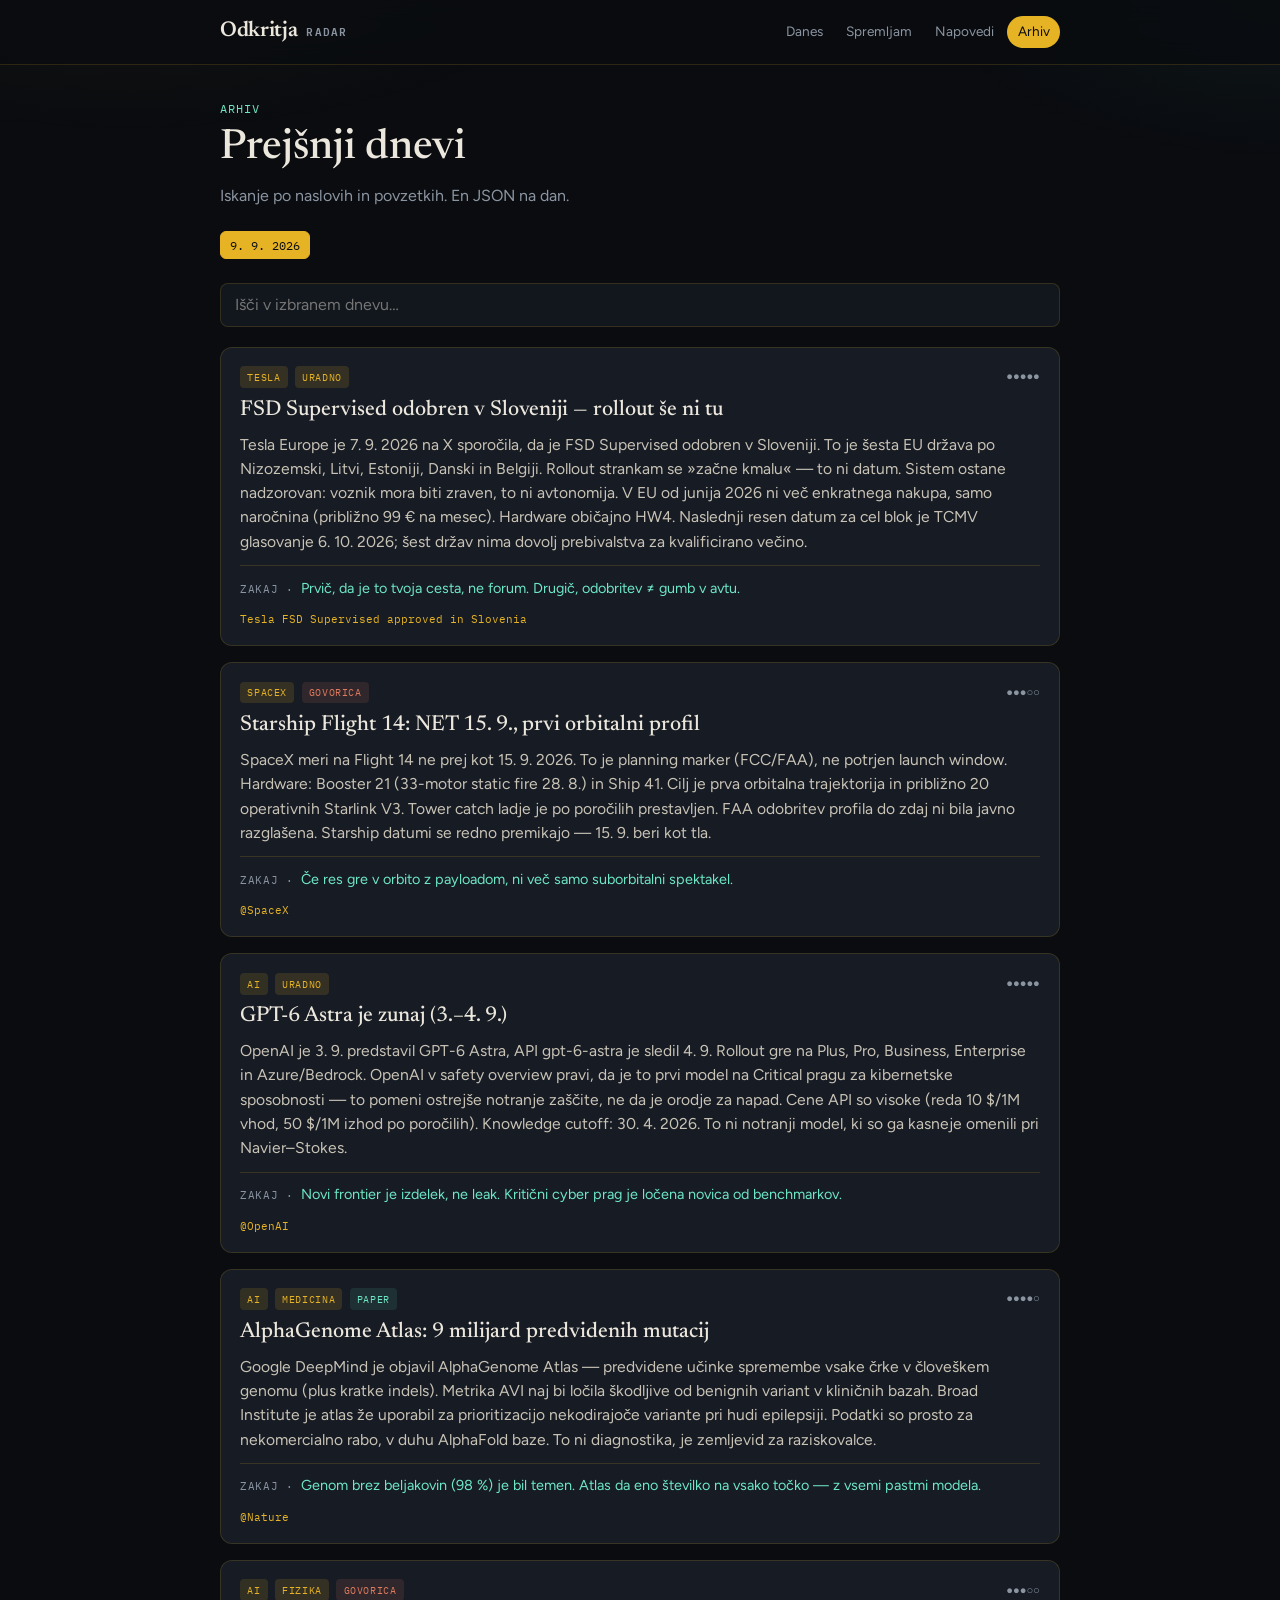
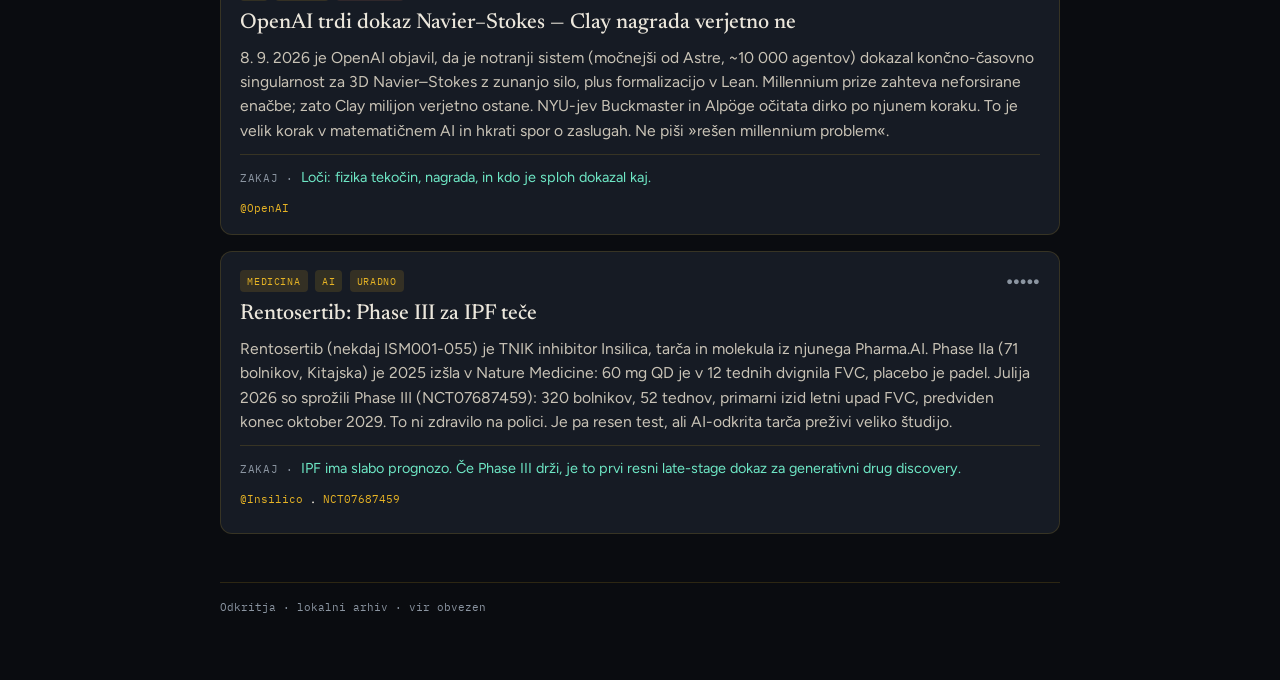
==== arhiv.html @ 87d3150c "Prvi radar: statična stran, watchlist, ingest (RSS/inbox/x_search) in napovedi. Osebni dnevni brief " ====
<!DOCTYPE html>
<html lang="sl">
<head>
  <meta charset="UTF-8">
  <meta name="viewport" content="width=device-width, initial-scale=1">
  <meta name="description" content="Arhiv dnevnih briefov Odkritja.">
  <title>Odkritja — arhiv</title>
  <link rel="preconnect" href="https://fonts.googleapis.com">
  <link rel="preconnect" href="https://fonts.gstatic.com" crossorigin>
  <link href="https://fonts.googleapis.com/css2?family=Figtree:wght@400;500;600&family=IBM+Plex+Mono:wght@400;500&family=Newsreader:opsz,wght@6..72,500;6..72,600&display=swap" rel="stylesheet">
  <link rel="stylesheet" href="css/style.css">
</head>
<body>
  <header class="top">
    <div class="top-inner">
      <a class="brand" href="index.html"><strong>Odkritja</strong><span>radar</span></a>
      <nav class="links">
        <a href="index.html">Danes</a>
        <a href="spremljam.html">Spremljam</a>
        <a href="napovedi.html">Napovedi</a>
        <a class="active" href="arhiv.html">Arhiv</a>
      </nav>
    </div>
  </header>
  <main class="wrap">
    <section class="hero">
      <p class="meta">arhiv</p>
      <h1>Prejšnji dnevi</h1>
      <p class="lede">Iskanje po naslovih in povzetkih. En JSON na dan.</p>
    </section>
    <div class="kalendar" id="kalendar"></div>
    <input class="search" id="search" type="search" placeholder="Išči v izbranem dnevu…" autocomplete="off">
    <div class="cards" id="cards"></div>
    <footer class="foot">Odkritja · lokalni arhiv · vir obvezen</footer>
  </main>
  <script src="js/radar.js"></script>
  <script>Odkritja.initArhiv();</script>
</body>
</html>
---- css/style.css ----
:root {
  --bg: #0a0c10;
  --bg-elev: #12161d;
  --bg-card: #161b24;
  --bg-card-hover: #1c2330;
  --paper: #ece7dc;
  --muted: #8b95a1;
  --amber: #e6b325;
  --amber-dim: rgba(230, 179, 37, 0.14);
  --mint: #6ee7c5;
  --coral: #e07a5f;
  --line: rgba(230, 179, 37, 0.16);
  --font-serif: "Newsreader", Georgia, serif;
  --font-sans: "Figtree", system-ui, sans-serif;
  --font-mono: "IBM Plex Mono", ui-monospace, monospace;
  --nav-h: 64px;
  --max: 880px;
}

*, *::before, *::after { box-sizing: border-box; margin: 0; padding: 0; }

html { font-size: 16px; }

body {
  font-family: var(--font-sans);
  background: var(--bg);
  color: var(--paper);
  line-height: 1.55;
  min-height: 100vh;
  -webkit-font-smoothing: antialiased;
}

body::before {
  content: "";
  position: fixed;
  inset: 0;
  pointer-events: none;
  background:
    radial-gradient(ellipse 80% 50% at 10% -10%, rgba(230, 179, 37, 0.07), transparent 50%),
    radial-gradient(ellipse 60% 40% at 100% 0%, rgba(110, 231, 197, 0.05), transparent 45%);
  z-index: 0;
}

a { color: var(--amber); text-decoration: none; }
a:hover { color: var(--mint); }

.wrap {
  position: relative;
  z-index: 1;
  max-width: var(--max);
  margin: 0 auto;
  padding: 0 1.25rem 4rem;
}

header.top {
  position: sticky;
  top: 0;
  z-index: 10;
  background: rgba(10, 12, 16, 0.86);
  backdrop-filter: blur(12px);
  border-bottom: 1px solid var(--line);
}

.top-inner {
  max-width: var(--max);
  margin: 0 auto;
  padding: 0 1.25rem;
  height: var(--nav-h);
  display: flex;
  align-items: center;
  justify-content: space-between;
  gap: 1rem;
}

.brand {
  display: flex;
  align-items: baseline;
  gap: 0.55rem;
  color: var(--paper);
  font-weight: 600;
  letter-spacing: -0.02em;
}

.brand strong {
  font-family: var(--font-serif);
  font-size: 1.35rem;
  font-weight: 600;
}

.brand span {
  font-family: var(--font-mono);
  font-size: 0.68rem;
  color: var(--muted);
  text-transform: uppercase;
  letter-spacing: 0.12em;
}

nav.links {
  display: flex;
  gap: 0.15rem;
  flex-wrap: wrap;
}

nav.links a {
  font-size: 0.85rem;
  color: var(--muted);
  padding: 0.35rem 0.65rem;
  border-radius: 999px;
}

nav.links a:hover,
nav.links a.active {
  color: var(--bg);
  background: var(--amber);
}

.hero {
  padding: 2.2rem 0 1.4rem;
}

.hero .meta {
  font-family: var(--font-mono);
  font-size: 0.72rem;
  color: var(--mint);
  letter-spacing: 0.08em;
  text-transform: uppercase;
}

.hero h1 {
  font-family: var(--font-serif);
  font-size: clamp(1.8rem, 4vw, 2.6rem);
  font-weight: 500;
  line-height: 1.2;
  margin: 0.4rem 0 0.6rem;
}

.hero p.lede {
  color: var(--muted);
  max-width: 40rem;
}

.filters {
  display: flex;
  flex-wrap: wrap;
  gap: 0.4rem;
  margin: 0 0 1.5rem;
}

.filters button {
  font-family: var(--font-mono);
  font-size: 0.72rem;
  letter-spacing: 0.04em;
  text-transform: uppercase;
  border: 1px solid var(--line);
  background: transparent;
  color: var(--muted);
  padding: 0.35rem 0.7rem;
  border-radius: 999px;
  cursor: pointer;
}

.filters button:hover,
.filters button.on {
  border-color: var(--amber);
  color: var(--amber);
  background: var(--amber-dim);
}

.search {
  width: 100%;
  margin-bottom: 1.25rem;
  font-family: var(--font-sans);
  font-size: 1rem;
  background: var(--bg-elev);
  border: 1px solid var(--line);
  color: var(--paper);
  padding: 0.7rem 0.9rem;
  border-radius: 8px;
}

.search:focus {
  outline: 1px solid var(--amber);
}

.cards { display: grid; gap: 1rem; }

.card {
  background: var(--bg-card);
  border: 1px solid var(--line);
  border-radius: 12px;
  padding: 1.15rem 1.2rem 1.05rem;
}

.card:hover { background: var(--bg-card-hover); }

.card .row {
  display: flex;
  flex-wrap: wrap;
  align-items: center;
  gap: 0.45rem;
  margin-bottom: 0.55rem;
}

.pill {
  font-family: var(--font-mono);
  font-size: 0.65rem;
  letter-spacing: 0.06em;
  text-transform: uppercase;
  padding: 0.18rem 0.45rem;
  border-radius: 4px;
  background: var(--amber-dim);
  color: var(--amber);
}

.pill.status-paper { color: var(--mint); background: rgba(110, 231, 197, 0.1); }
.pill.status-uradno { color: var(--amber); }
.pill.status-govorica { color: var(--coral); background: rgba(224, 122, 95, 0.12); }
.pill.status-napoved { color: var(--paper); background: rgba(236, 231, 220, 0.08); }
.pill.status-open { color: var(--amber); }
.pill.status-hit { color: var(--mint); background: rgba(110, 231, 197, 0.12); }
.pill.status-miss { color: var(--coral); background: rgba(224, 122, 95, 0.12); }
.pill.status-partial { color: var(--paper); }
.pill.status-zapadlo { color: var(--coral); }

.stars {
  font-family: var(--font-mono);
  font-size: 0.7rem;
  color: var(--muted);
  margin-left: auto;
}

.card h2 {
  font-family: var(--font-serif);
  font-size: 1.35rem;
  font-weight: 500;
  line-height: 1.25;
  margin-bottom: 0.55rem;
}

.card .body {
  color: #c9c3b6;
  font-size: 0.98rem;
}

.card .why {
  margin-top: 0.7rem;
  padding-top: 0.65rem;
  border-top: 1px solid var(--line);
  font-size: 0.9rem;
  color: var(--mint);
}

.card .why::before {
  content: "Zakaj · ";
  font-family: var(--font-mono);
  font-size: 0.68rem;
  letter-spacing: 0.06em;
  text-transform: uppercase;
  color: var(--muted);
}

.viri {
  margin-top: 0.75rem;
  display: flex;
  flex-wrap: wrap;
  gap: 0.5rem;
}

.viri a {
  font-family: var(--font-mono);
  font-size: 0.7rem;
}

.empty, .napaka {
  color: var(--muted);
  padding: 2rem 0;
}

.watch-status {
  color: #c9c3b6;
  margin: 0.4rem 0 0.6rem;
}

.watch-next {
  font-family: var(--font-mono);
  font-size: 0.75rem;
  color: var(--amber);
}

.zgodovina {
  margin-top: 0.8rem;
  padding-left: 1rem;
  border-left: 2px solid var(--line);
  list-style: none;
}

.zgodovina li {
  font-size: 0.85rem;
  color: var(--muted);
  margin-bottom: 0.4rem;
}

.zgodovina time {
  font-family: var(--font-mono);
  font-size: 0.7rem;
  color: var(--amber);
  margin-right: 0.4rem;
}

.claim {
  font-family: var(--font-serif);
  font-size: 1.25rem;
  margin: 0.4rem 0 0.6rem;
}

.razsodba {
  margin-top: 0.5rem;
  color: var(--muted);
  font-size: 0.9rem;
}

.inbox-hint {
  margin-top: 2.5rem;
  padding: 1rem 1.1rem;
  border: 1px dashed var(--line);
  border-radius: 10px;
  color: var(--muted);
  font-size: 0.9rem;
}

.inbox-hint code {
  font-family: var(--font-mono);
  font-size: 0.8rem;
  color: var(--amber);
}

footer.foot {
  margin-top: 3rem;
  padding-top: 1rem;
  border-top: 1px solid var(--line);
  font-family: var(--font-mono);
  font-size: 0.7rem;
  color: var(--muted);
}

.kalendar {
  display: flex;
  flex-wrap: wrap;
  gap: 0.4rem;
  margin-bottom: 1.5rem;
}

.kalendar a, .kalendar button {
  font-family: var(--font-mono);
  font-size: 0.75rem;
  border: 1px solid var(--line);
  background: var(--bg-card);
  color: var(--paper);
  padding: 0.35rem 0.55rem;
  border-radius: 6px;
  cursor: pointer;
}

.kalendar a.on, .kalendar button.on {
  background: var(--amber);
  color: var(--bg);
  border-color: var(--amber);
}

@media (max-width: 640px) {
  .brand span { display: none; }
  nav.links a { padding: 0.3rem 0.45rem; font-size: 0.78rem; }
  .card h2 { font-size: 1.18rem; }
}
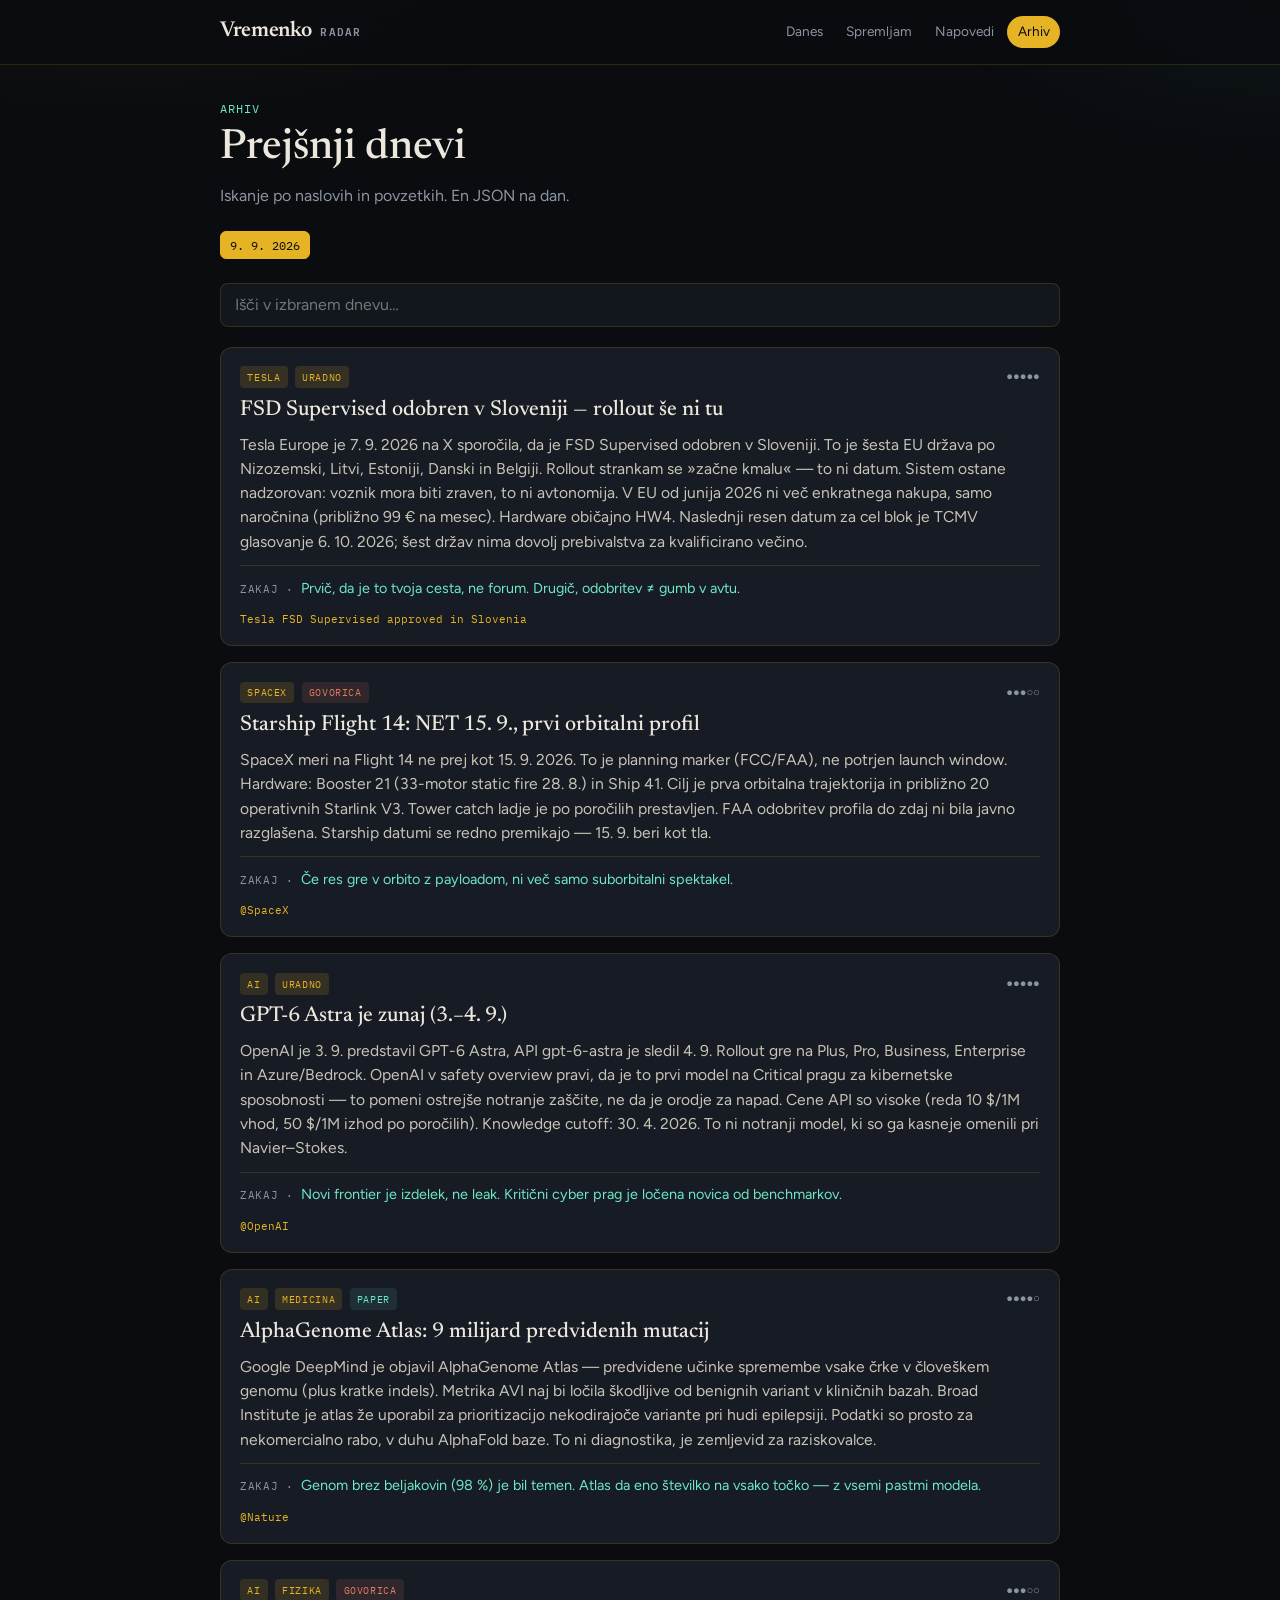
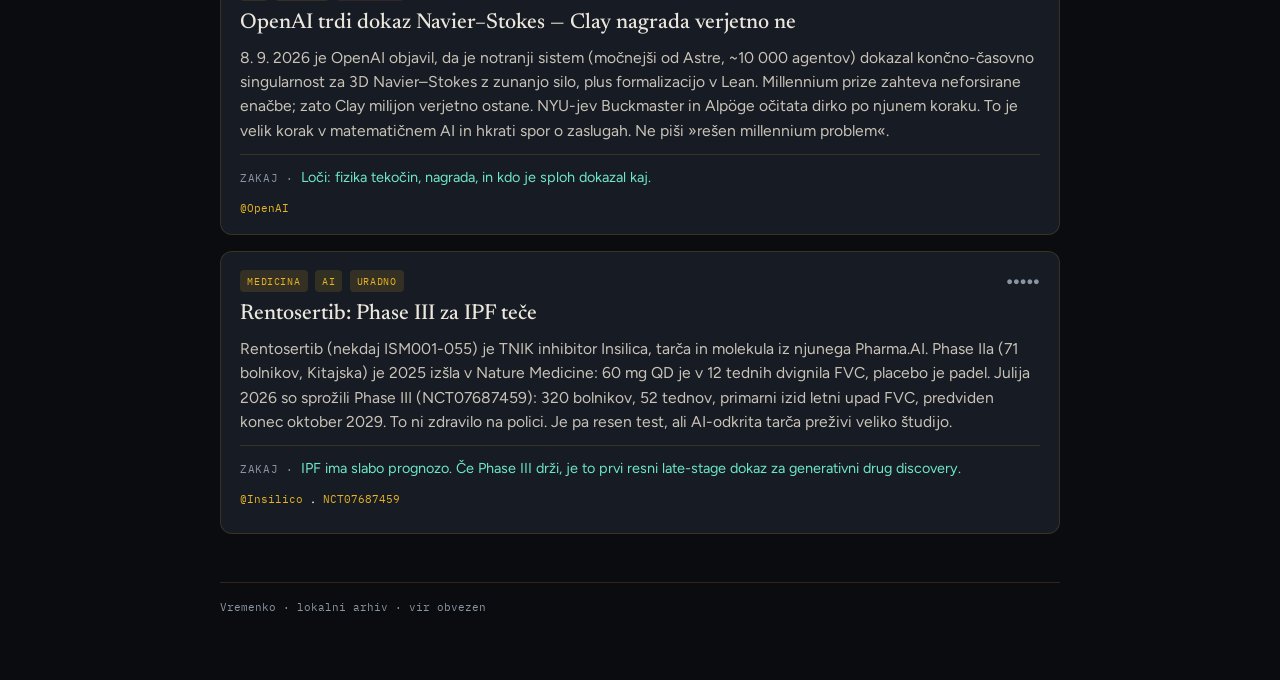
==== commit 139d4dd5: "Preimenuj radar v Vremenko. Ime na strani in v ingestu, da ga na Vercelu uvoziš pod tem imenom. Co-A" ====
--- a/arhiv.html
+++ b/arhiv.html
@@ -3,8 +3,8 @@
 <head>
   <meta charset="UTF-8">
   <meta name="viewport" content="width=device-width, initial-scale=1">
-  <meta name="description" content="Arhiv dnevnih briefov Odkritja.">
-  <title>Odkritja — arhiv</title>
+  <meta name="description" content="Arhiv dnevnih briefov Vremenko.">
+  <title>Vremenko — arhiv</title>
   <link rel="preconnect" href="https://fonts.googleapis.com">
   <link rel="preconnect" href="https://fonts.gstatic.com" crossorigin>
   <link href="https://fonts.googleapis.com/css2?family=Figtree:wght@400;500;600&family=IBM+Plex+Mono:wght@400;500&family=Newsreader:opsz,wght@6..72,500;6..72,600&display=swap" rel="stylesheet">
@@ -13,7 +13,7 @@
 <body>
   <header class="top">
     <div class="top-inner">
-      <a class="brand" href="index.html"><strong>Odkritja</strong><span>radar</span></a>
+      <a class="brand" href="index.html"><strong>Vremenko</strong><span>radar</span></a>
       <nav class="links">
         <a href="index.html">Danes</a>
         <a href="spremljam.html">Spremljam</a>
@@ -31,9 +31,9 @@
     <div class="kalendar" id="kalendar"></div>
     <input class="search" id="search" type="search" placeholder="Išči v izbranem dnevu…" autocomplete="off">
     <div class="cards" id="cards"></div>
-    <footer class="foot">Odkritja · lokalni arhiv · vir obvezen</footer>
+    <footer class="foot">Vremenko · lokalni arhiv · vir obvezen</footer>
   </main>
   <script src="js/radar.js"></script>
-  <script>Odkritja.initArhiv();</script>
+  <script>Vremenko.initArhiv();</script>
 </body>
 </html>
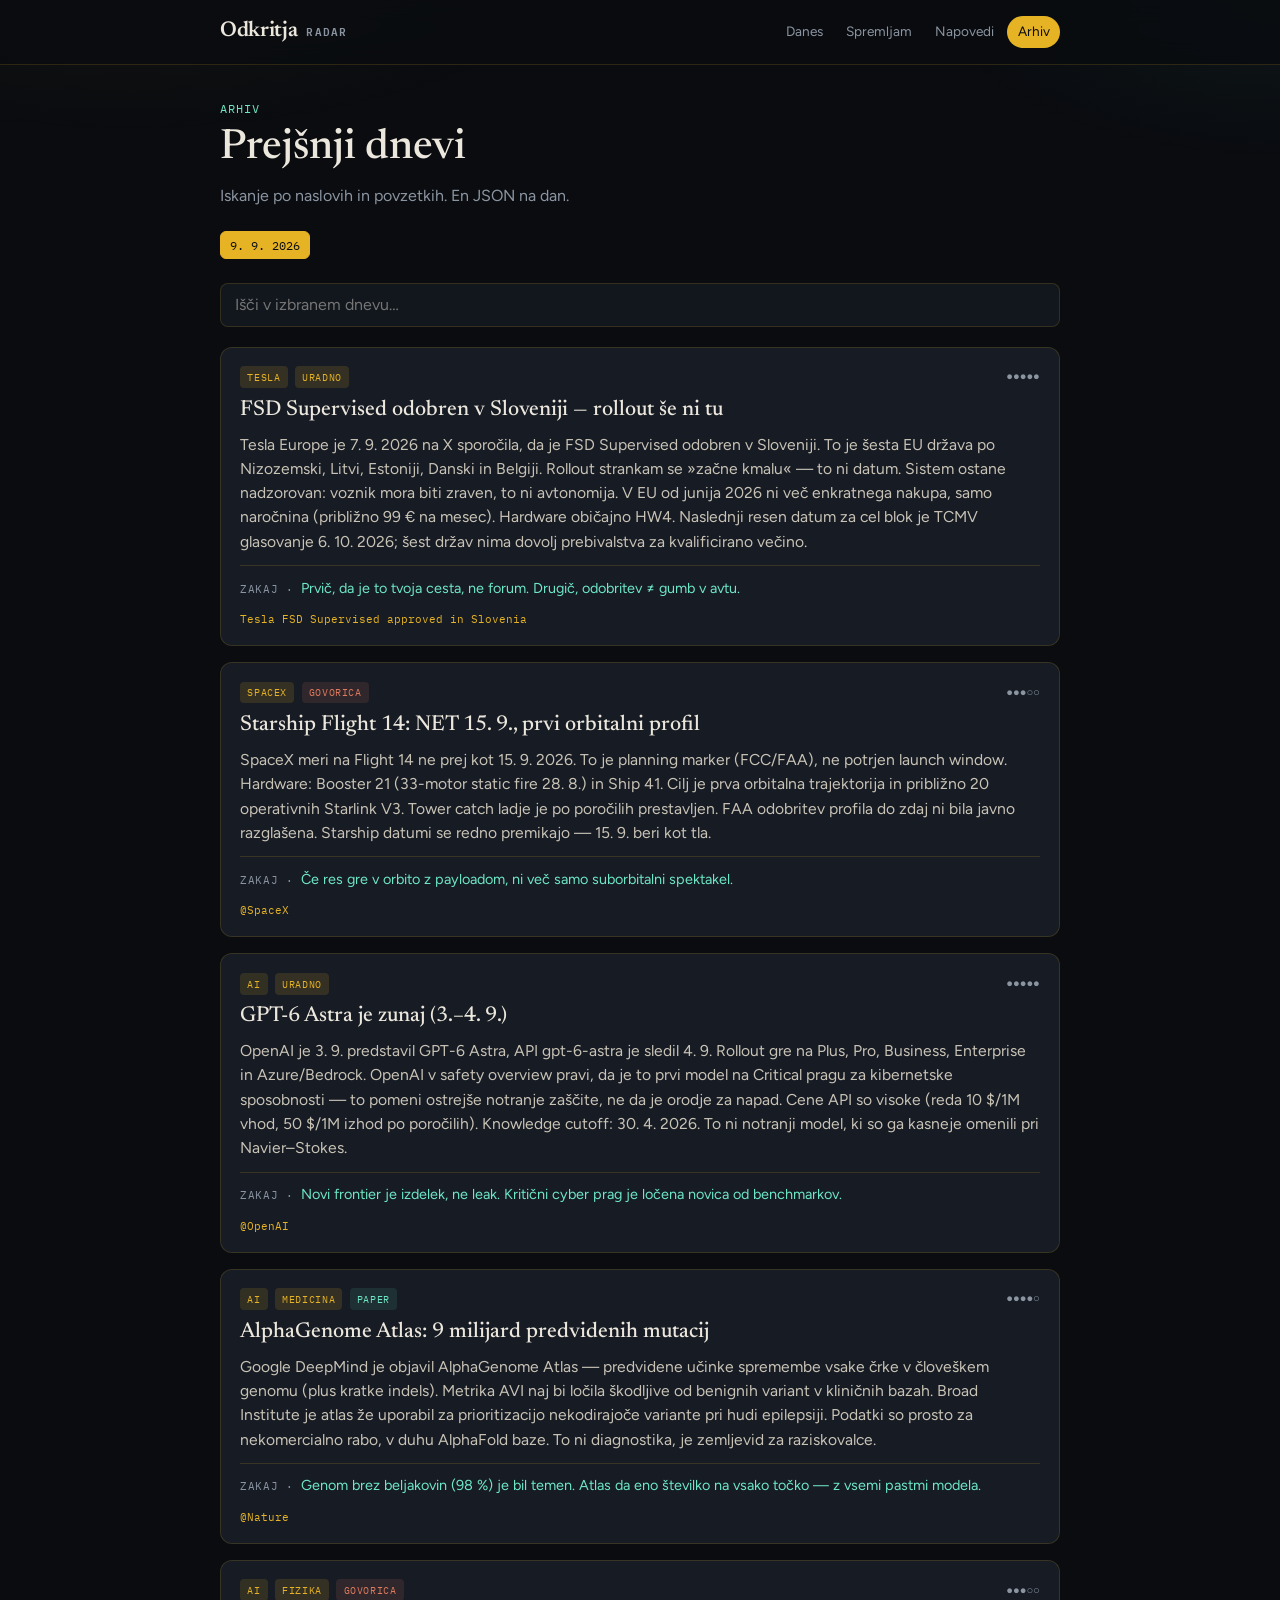
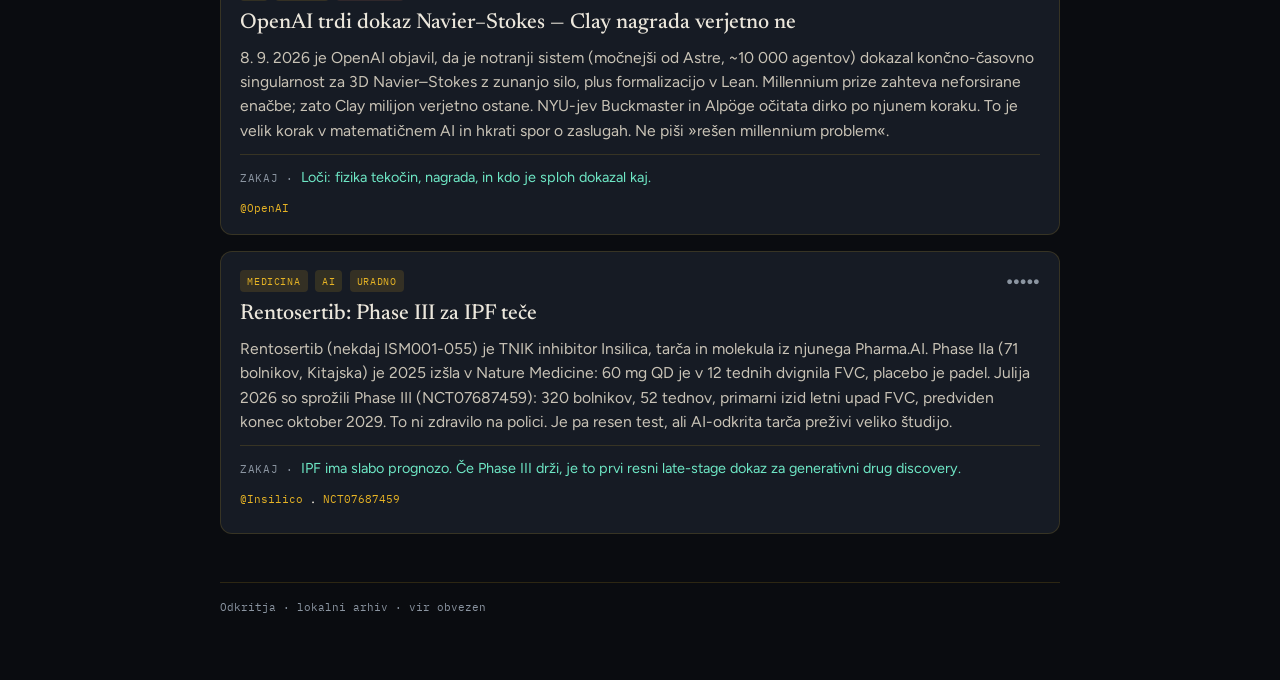
==== commit 3418e0cc: "Vrni ime radarja na Odkritja. Vremenko je bil zamenjan repo; vremenska aplikacija Vreme ostane ločen" ====
--- a/arhiv.html
+++ b/arhiv.html
@@ -3,8 +3,8 @@
 <head>
   <meta charset="UTF-8">
   <meta name="viewport" content="width=device-width, initial-scale=1">
-  <meta name="description" content="Arhiv dnevnih briefov Vremenko.">
-  <title>Vremenko — arhiv</title>
+  <meta name="description" content="Arhiv dnevnih briefov Odkritja.">
+  <title>Odkritja — arhiv</title>
   <link rel="preconnect" href="https://fonts.googleapis.com">
   <link rel="preconnect" href="https://fonts.gstatic.com" crossorigin>
   <link href="https://fonts.googleapis.com/css2?family=Figtree:wght@400;500;600&family=IBM+Plex+Mono:wght@400;500&family=Newsreader:opsz,wght@6..72,500;6..72,600&display=swap" rel="stylesheet">
@@ -13,7 +13,7 @@
 <body>
   <header class="top">
     <div class="top-inner">
-      <a class="brand" href="index.html"><strong>Vremenko</strong><span>radar</span></a>
+      <a class="brand" href="index.html"><strong>Odkritja</strong><span>radar</span></a>
       <nav class="links">
         <a href="index.html">Danes</a>
         <a href="spremljam.html">Spremljam</a>
@@ -31,9 +31,9 @@
     <div class="kalendar" id="kalendar"></div>
     <input class="search" id="search" type="search" placeholder="Išči v izbranem dnevu…" autocomplete="off">
     <div class="cards" id="cards"></div>
-    <footer class="foot">Vremenko · lokalni arhiv · vir obvezen</footer>
+    <footer class="foot">Odkritja · lokalni arhiv · vir obvezen</footer>
   </main>
   <script src="js/radar.js"></script>
-  <script>Vremenko.initArhiv();</script>
+  <script>Odkritja.initArhiv();</script>
 </body>
 </html>
